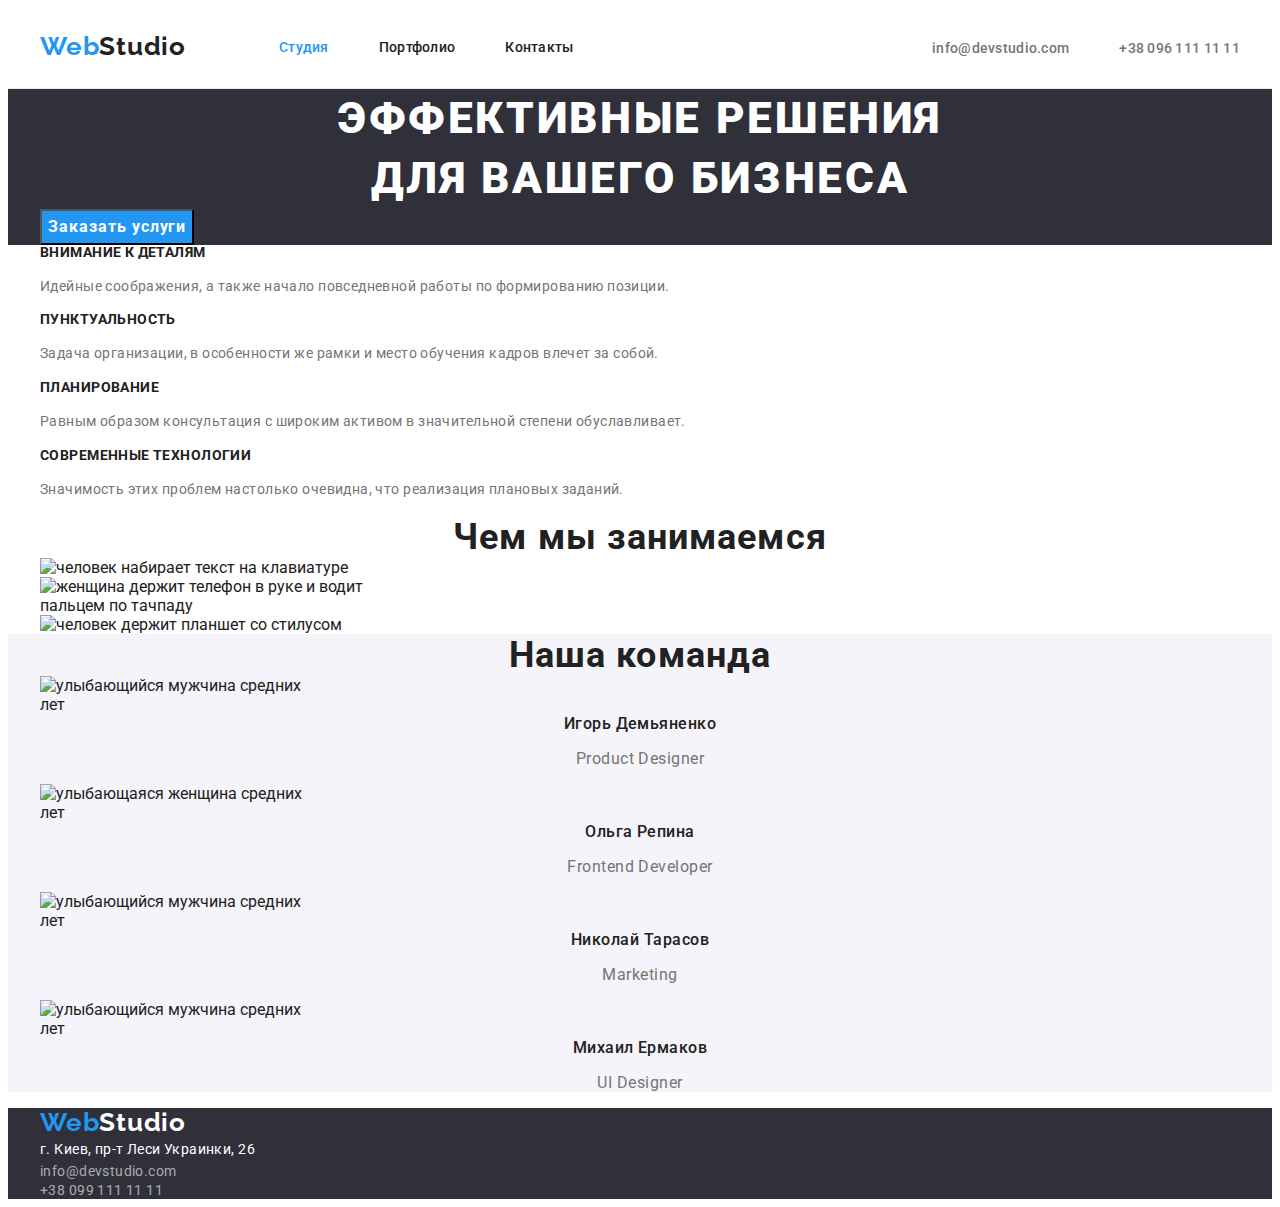
==== index.html @ fe8ad719 "Did header for 3rd homework" ====
<!DOCTYPE html>
<html lang="ru">
  <head>
    <meta charset="UTF-8" />
    <meta http-equiv="X-UA-Compatible" content="IE=edge" />
    <meta name="viewport" content="width=device-width, initial-scale=1.0" />
    <title>Document</title>
    <!-- Font-Family -->
    <link rel="preconnect" href="https://fonts.googleapis.com" />
    <link rel="preconnect" href="https://fonts.gstatic.com" crossorigin />
    <link
      href="https://fonts.googleapis.com/css2?family=Raleway:wght@700&family=Roboto:wght@400;500;700;900&display=swap"
      rel="stylesheet"
    />
    <!-- Normalizer -->
    <link
      rel="stylesheet"
      href="https://cdnjs.cloudflare.com/ajax/libs/modern-normalize/1.1.0/modern-normalize.min.css"
      integrity="sha512-wpPYUAdjBVSE4KJnH1VR1HeZfpl1ub8YT/NKx4PuQ5NmX2tKuGu6U/JRp5y+Y8XG2tV+wKQpNHVUX03MfMFn9Q=="
      crossorigin="anonymous"
      referrerpolicy="no-referrer"
    />
    <!-- Custom Styles -->
    <link rel="stylesheet" href="./css/styles.css" />
  </head>
  <body>
    <header class="hdr">
      <div class="container container-hdr">
        <nav class="nav">
          <!--Brand Logo-->
          <a href="" class="logo"
            >Web<span class="hdr-logo link">Studio</span></a
          >
          <!--List of navigation links-->
          <ul class="nav-list">
            <li class="item">
              <a href="" class="nav-link-current link">Студия</a>
            </li>
            <li class="item">
              <a href="./portfolio.html" class="nav-link link">Портфолио</a>
            </li>
            <li class="item"><a href="" class="nav-link link">Контакты</a></li>
          </ul>
        </nav>
        <!--Contacts-->
        <ul class="header-contacts">
          <li class="item">
            <a href="mailto:info@devstudio.com" class="contacts-link link"
              >info@devstudio.com</a
            >
          </li>
          <li>
            <a href="tel:+380961111111" class="contacts-link link"
              >+38 096 111 11 11</a
            >
          </li>
        </ul>
      </div>
    </header>
    <main>
      <!--Section with an order button-->
      <section class="order">
        <div class="container">
          <h1 class="order-headline">
            Эффективные решения <br />
            для вашего бизнеса
          </h1>
          <button type="button" class="order-button">Заказать услуги</button>
        </div>
      </section>
      <!--Advantages-->
      <section class="advnt">
        <div class="container">
          <h2 hidden>Наши преимущества</h2>
          <ul class="advnt-list list">
            <li>
              <h3>Внимание к деталям</h3>
              <p>
                Идейные соображения, а также начало повседневной работы по
                формированию позиции.
              </p>
            </li>
            <li>
              <h3>Пунктуальность</h3>
              <p>
                Задача организации, в особенности же рамки и место обучения
                кадров влечет за собой.
              </p>
            </li>
            <li>
              <h3>Планирование</h3>
              <p>
                Равным образом консультация с широким активом в значительной
                степени обуславливает.
              </p>
            </li>
            <li>
              <h3>Современные технологии</h3>
              <p>
                Значимость этих проблем настолько очевидна, что реализация
                плановых заданий.
              </p>
            </li>
          </ul>
        </div>
      </section>
      <!--Kinds of services-->
      <section class="srvs">
        <div class="container">
          <h2 class="srvs-title">Чем мы занимаемся</h2>
          <ul class="list">
            <li>
              <a href=""
                ><img
                  src="./images/box1.jpg"
                  alt="человек набирает текст на клавиатуре"
                  width="370"
              /></a>
            </li>
            <li>
              <a href=""
                ><img
                  src="./images/box2.jpg"
                  alt="женщина держит телефон в руке и водит пальцем по тачпаду "
                  width="370"
              /></a>
            </li>
            <li>
              <a href=""
                ><img
                  src="./images/box3.jpg"
                  alt="человек держит планшет со стилусом"
                  width="370"
              /></a>
            </li>
          </ul>
        </div>
      </section>
      <!--Team-->
      <section class="team">
        <div class="container">
          <h2 class="team-title">Наша команда</h2>
          <ul class="list">
            <li>
              <img
                src="./images/teammember1.jpg"
                alt="улыбающийся мужчина средних лет"
                width="270"
              />
              <h3>Игорь Демьяненко</h3>
              <p>Product Designer</p>
            </li>
            <li>
              <img
                src="./images/teammember2.jpg"
                alt="улыбающаяся женщина средних лет"
                width="270"
              />
              <h3>Ольга Репина</h3>
              <p>Frontend Developer</p>
            </li>
            <li>
              <img
                src="./images/teammember3.jpg"
                alt="улыбающийся мужчина средних лет"
                width="270"
              />
              <h3>Николай Тарасов</h3>
              <p>Marketing</p>
            </li>
            <li>
              <img
                src="./images/teammember4.jpg"
                alt="улыбающийся мужчина средних лет"
                width="270"
              />
              <h3>Михаил Ермаков</h3>
              <p>UI Designer</p>
            </li>
          </ul>
        </div>
      </section>
    </main>
    <footer class="ftr">
      <div class="container">
        <!--Brand Logo-->
        <a href="" class="logo link"
          >Web<span class="ftr-logo link">Studio</span></a
        >
        <address class="addr">
          <ul class="list">
            <li>
              <a
                class="addr-loc link"
                href="https://goo.gl/maps/46HjrAHxcbsHxjKQ8"
                target="_blank"
                rel="noopener noreferrer"
                >г. Киев, пр-т Леси Украинки, 26</a
              >
            </li>
            <li>
              <a href="mailto:info@devstudio.com" class="addr-link link"
                >info@devstudio.com</a
              >
            </li>
            <li>
              <a href="tel:+380961111111" class="addr-link link"
                >+38 099 111 11 11</a
              >
            </li>
          </ul>
        </address>
      </div>
    </footer>
  </body>
</html>
---- css/styles.css ----
:root{
    /* fonts */
    --main-font: Roboto, sans-serif;
    --secondary-font: Raleway, sans-serif;
    /* main colors */
    --main-txt-cl: #212121;
    --secondary-txt-cl: #757575;
    --special-txt-cl: #2196F3;
    /* bg colors */
    --light-bg-clr: #E5E5E5;
    --grey-bg-color: #F5F4FA;
    --black-bg-color: #2F303A;
}

body{
    font-family: var(--main-font);
    color: var(--main-txt-cl)
}

/* Reset styles start */

a {
    text-decoration: none;
    color: currentColor;
}

ul, 
ol {
    list-style: none;
    padding: 0;
    margin: 0;
}

h1,
h2,
h3,
h4,
h5,
h6 
p {
    margin: 0
}

img{
    display: block;
}
/* .link {
    text-decoration: none;
    color: currentColor;
}

.list{
    list-style: none;
} */


/* Base Styles */

.container{
    width: 1200px;
    padding: 0 15px;
    margin-right: auto;
    margin-left: auto;
}



/* Header */
.hdr{
    border-bottom: 1px solid #ECECEC ;
}

.container-hdr {
    display: flex;
}

.nav{
    display: flex;
    margin-right: auto;
}

.logo {
    font-family: var(--secondary-font);
    font-weight: 700;
    font-size: 26px;
    line-height: 1.13;
    letter-spacing: 0.03em;
    color: var(--special-txt-cl);

    padding-top: 24px;
    padding-bottom: 24px;
    margin-right: 93px;
}

.hdr-logo {
    font-family: var(--secondary-font);
    font-weight: 700;
    font-size: 26px;
    line-height: 1.13;
    letter-spacing: 0.03em;
    color: var(--main-txt-cl)
}

.nav-list {
    display: flex;
    align-items: center;
}

.nav-list .item:not(:last-child) {
    margin-right: 50px;
}

.nav-link-current {
    display: block;
    font-weight: 500;
    font-size: 14px;
    line-height: 1.14;
    letter-spacing: 0.02em;
    color: var(--special-txt-cl);

    padding-top: 32px;
    padding-bottom: 32px;
}

.nav-link {
    display: block;
    font-weight: 500;
    font-size: 14px;
    line-height: 1.14;
    letter-spacing: 0.02em;
    color: var(--main-txt-cl);

    padding-top: 32px;
    padding-bottom: 32px;
}

.nav-link:hover,
.nav-link:focus {
    color: var(--special-txt-cl);
}

.nav-link-current:hover,
.nav-link-current:focus {
    color: var(--special-txt-cl);
}

.header-contacts{
    display: flex;
    align-items: center;
}

.header-contacts .item:not(:last-child) {
    margin-right: 50px;
}

.contacts-link{
    display: block;
    font-weight: 500;
    font-size: 14px;
    line-height: 1.14;
    letter-spacing: 0.02em;
    color: var(--secondary-txt-cl);

    padding-top: 32px;
    padding-bottom: 31px;
}

.contacts-link:hover,
.contacts-link:focus{
    color: var(--special-txt-cl);
}

/* Footer */

.ftr{
    background-color: var(--black-bg-color);
}

.ftr-logo{
    color:#FFFFFF;
}

.addr-loc{
    font-style: normal;
    font-size: 14px;
    line-height: 1.71;
    letter-spacing: 0.03em;
    color: #FFFFFF;
}

.addr-link{
    font-style: normal;
    font-size: 14px;
    line-height: 1.71px;
    letter-spacing: 0.03em;
    color: rgba(255, 255, 255, 0.6);
}

.addr-link:hover{
    color: var(--special-txt-cl);
}

/* Main */
/* Section with an order button */
.order{
    background-color: var(--black-bg-color);
}

.order-headline{
    font-weight: 900;
    font-size: 44px;
    line-height: 1.36;
    text-align: center;
    letter-spacing: 0.06em;
    text-transform: uppercase;
    color: #FFFFFF;
}

.order-button {
    font-family: 'Roboto';
    font-weight: 700;
    font-size: 16px;
    line-height: 1.88;
    display: flex;
    align-items: center;
    text-align: center;
    letter-spacing: 0.06em;
    color: #FFFFFF;
    background: #2196F3;
    cursor: pointer;
}

.order-button:hover, .order-button:focus {
    background-color: #188CE8;
}

/* Advantages */

.advnt-list h3 {
    font-size: 14px;
    line-height: 1.14;
    letter-spacing: 0.03em;
    text-transform: uppercase;
}

.advnt-list p{
    font-size: 14px;
    line-height: 1.7;
    letter-spacing: 0.03em;
    color: var(--secondary-txt-cl);
}

/* Kinds of services */

.srvs-title, .team-title{
    font-size: 36px;
    line-height: 1.17;
    text-align: center;
    letter-spacing: 0.03em;
}

/* Team */  

.team{
    background-color: #F5F4FA;
}

.team h3{
    font-weight: 500;
    font-size: 16px;
    line-height: 1.19;
    text-align: center;
    letter-spacing: 0.03em;
}

.team p{
    line-height: 1.19;
    text-align: center;
    letter-spacing: 0.03em;
    color: var(--secondary-txt-cl);
}

/*  */
/* Portfolio */ 
/*  */

/* Portfolio section buttons */
.prtf-btn-act {
    font-family: 'Roboto';
    font-weight: 500;
    font-size: 16px;
    line-height: 1.62;
    text-align: center;
    letter-spacing: 0.03em;
    color: #FFFFFF;
    background-color: #2196F3;
    cursor: pointer;
}

.prtf-btn {
    font-family: 'Roboto';
    font-weight: 500;
    font-size: 16px;
    line-height: 1.62;
    text-align: center;
    letter-spacing: 0.03em;
    background-color: var(--grey-bg-color);
    cursor: pointer;
}

.prtf-btn-act:hover, .prtf-btn-act:focus{
    background-color: #188CE8;
}

.prtf-btn:hover, .prtf-btn:focus{
    background-color: var(--special-txt-cl);
    color: #FFFFFF;
}

/* Examples of works */

.examples-list h2{
    font-size: 18px;
    line-height: 2;
    letter-spacing: 0.06em;
}

.examples-list p{
    line-height: 1.88;
    letter-spacing: 0.03em;
    color: var(--secondary-txt-cl);
}
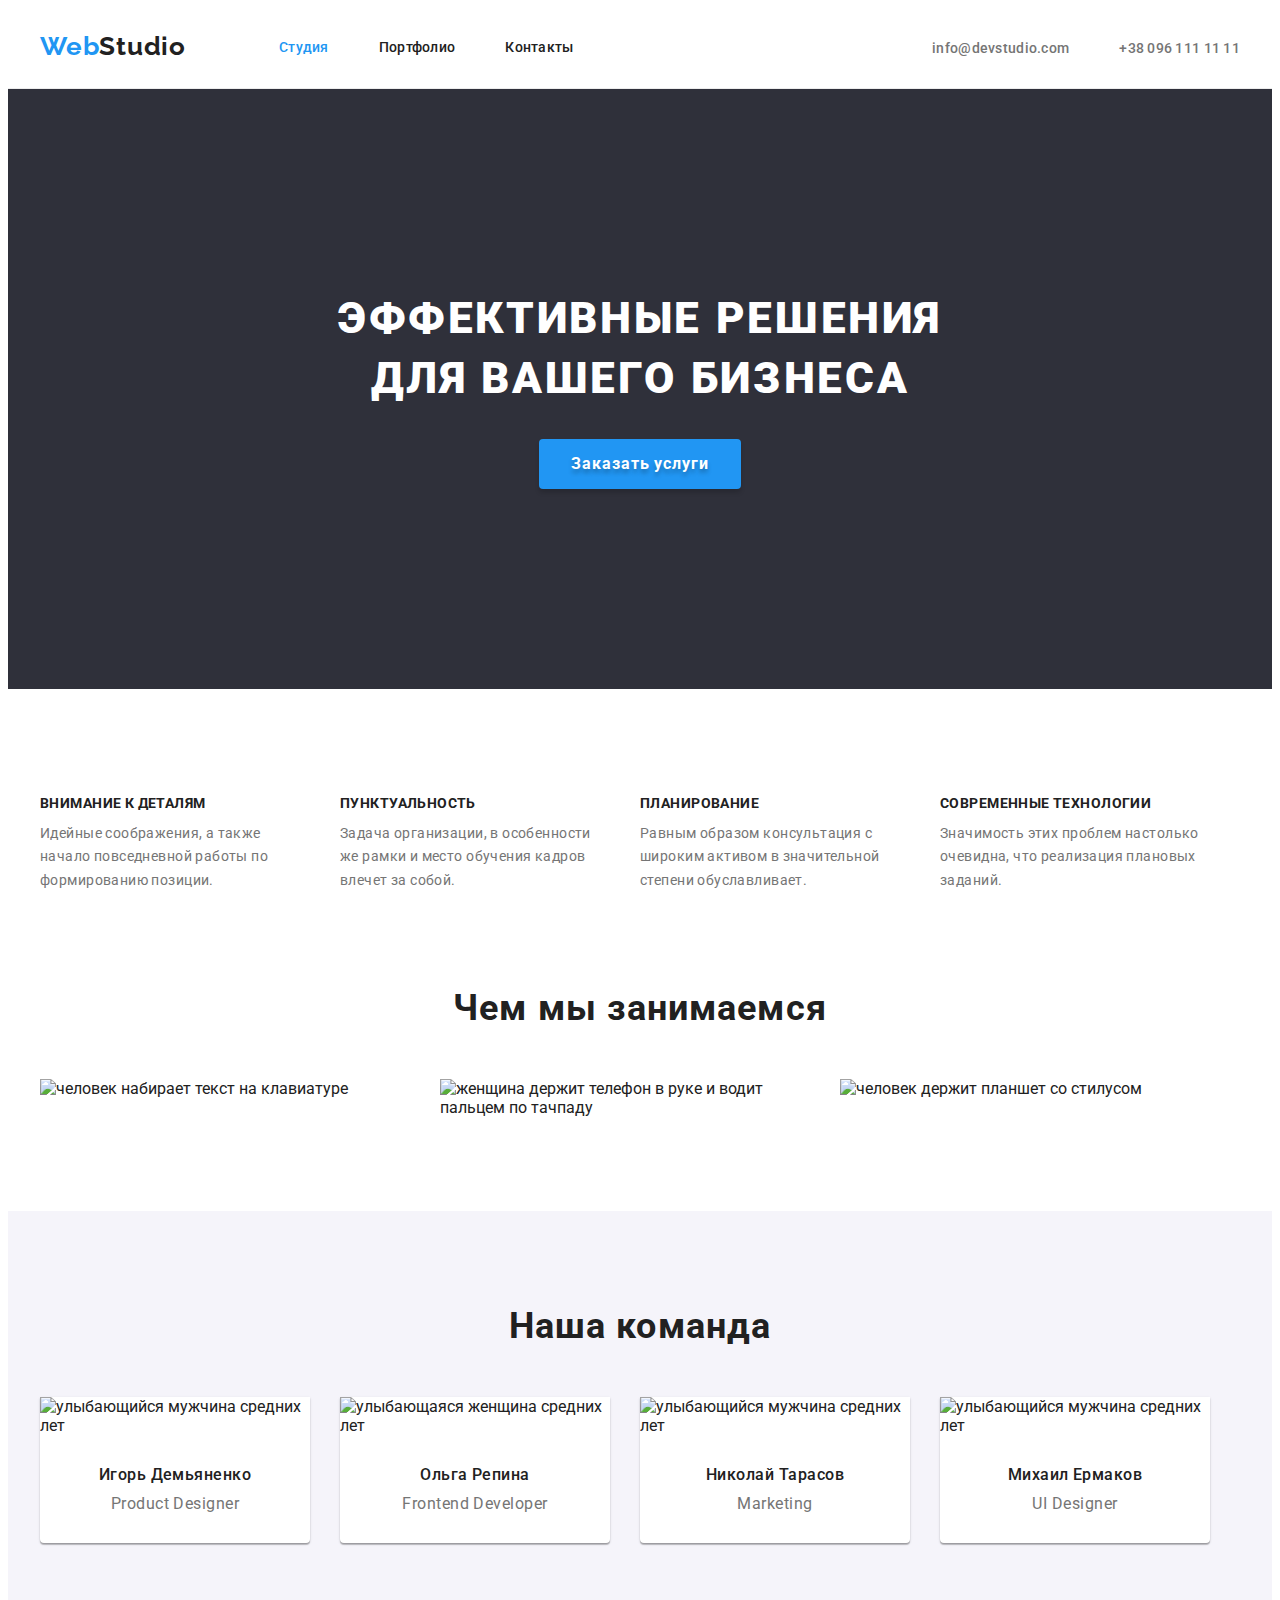
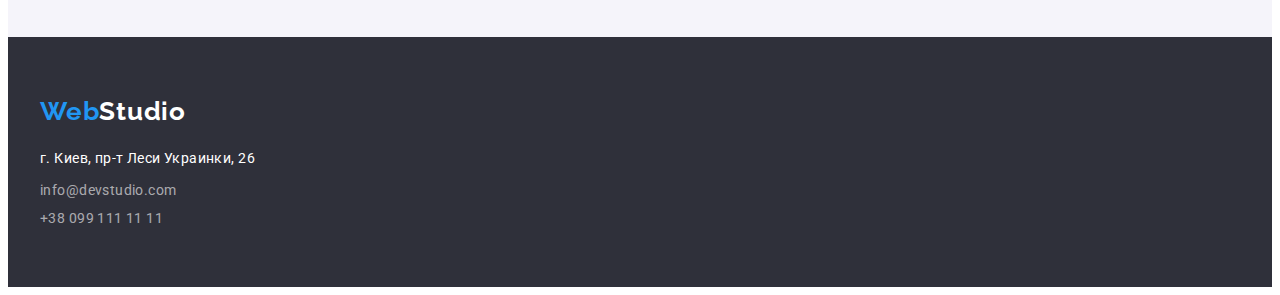
==== commit 601ef901: "Ended up with Studio page" ====
--- a/index.html
+++ b/index.html
@@ -28,8 +28,8 @@
       <div class="container container-hdr">
         <nav class="nav">
           <!--Brand Logo-->
-          <a href="" class="logo"
-            >Web<span class="hdr-logo link">Studio</span></a
+          <a href="" class="hdr-logo"
+            >Web<span class="black-logo link">Studio</span></a
           >
           <!--List of navigation links-->
           <ul class="nav-list">
@@ -65,38 +65,40 @@
             Эффективные решения <br />
             для вашего бизнеса
           </h1>
-          <button type="button" class="order-button">Заказать услуги</button>
+          <div class="order-btn-section">
+            <button type="button" class="order-button">Заказать услуги</button>
+          </div>
         </div>
       </section>
       <!--Advantages-->
       <section class="advnt">
-        <div class="container">
+        <div class="container advnt-container">
           <h2 hidden>Наши преимущества</h2>
           <ul class="advnt-list list">
-            <li>
-              <h3>Внимание к деталям</h3>
-              <p>
+            <li class="item">
+              <h3 class="advnt-list-title">Внимание к деталям</h3>
+              <p class="advnt-list-about">
                 Идейные соображения, а также начало повседневной работы по
                 формированию позиции.
               </p>
             </li>
-            <li>
-              <h3>Пунктуальность</h3>
-              <p>
+            <li class="item">
+              <h3 class="advnt-list-title">Пунктуальность</h3>
+              <p class="advnt-list-about">
                 Задача организации, в особенности же рамки и место обучения
                 кадров влечет за собой.
               </p>
             </li>
-            <li>
-              <h3>Планирование</h3>
-              <p>
+            <li class="item">
+              <h3 class="advnt-list-title">Планирование</h3>
+              <p class="advnt-list-about">
                 Равным образом консультация с широким активом в значительной
                 степени обуславливает.
               </p>
             </li>
-            <li>
-              <h3>Современные технологии</h3>
-              <p>
+            <li class="item">
+              <h3 class="advnt-list-title">Современные технологии</h3>
+              <p class="advnt-list-about">
                 Значимость этих проблем настолько очевидна, что реализация
                 плановых заданий.
               </p>
@@ -106,10 +108,10 @@
       </section>
       <!--Kinds of services-->
       <section class="srvs">
-        <div class="container">
+        <div class="container srvs-container">
           <h2 class="srvs-title">Чем мы занимаемся</h2>
-          <ul class="list">
-            <li>
+          <ul class="srvs-list list">
+            <li class="item">
               <a href=""
                 ><img
                   src="./images/box1.jpg"
@@ -117,15 +119,16 @@
                   width="370"
               /></a>
             </li>
-            <li>
+            <li class="item">
               <a href=""
                 ><img
                   src="./images/box2.jpg"
                   alt="женщина держит телефон в руке и водит пальцем по тачпаду "
+                  class="item"
                   width="370"
               /></a>
             </li>
-            <li>
+            <li class="item">
               <a href=""
                 ><img
                   src="./images/box3.jpg"
@@ -140,42 +143,42 @@
       <section class="team">
         <div class="container">
           <h2 class="team-title">Наша команда</h2>
-          <ul class="list">
-            <li>
+          <ul class="team-list list">
+            <li class="item">
               <img
                 src="./images/teammember1.jpg"
                 alt="улыбающийся мужчина средних лет"
                 width="270"
               />
-              <h3>Игорь Демьяненко</h3>
-              <p>Product Designer</p>
-            </li>
-            <li>
+              <h3 class="team-list-title">Игорь Демьяненко</h3>
+              <p class="team-about">Product Designer</p>
+            </li>
+            <li class="item">
               <img
                 src="./images/teammember2.jpg"
                 alt="улыбающаяся женщина средних лет"
                 width="270"
               />
-              <h3>Ольга Репина</h3>
-              <p>Frontend Developer</p>
-            </li>
-            <li>
+              <h3 class="team-list-title">Ольга Репина</h3>
+              <p class="team-about">Frontend Developer</p>
+            </li>
+            <li class="item">
               <img
                 src="./images/teammember3.jpg"
                 alt="улыбающийся мужчина средних лет"
                 width="270"
               />
-              <h3>Николай Тарасов</h3>
-              <p>Marketing</p>
-            </li>
-            <li>
+              <h3 class="team-list-title">Николай Тарасов</h3>
+              <p class="team-about">Marketing</p>
+            </li>
+            <li class="item">
               <img
                 src="./images/teammember4.jpg"
                 alt="улыбающийся мужчина средних лет"
                 width="270"
               />
-              <h3>Михаил Ермаков</h3>
-              <p>UI Designer</p>
+              <h3 class="team-list-title">Михаил Ермаков</h3>
+              <p class="team-about">UI Designer</p>
             </li>
           </ul>
         </div>
@@ -184,12 +187,12 @@
     <footer class="ftr">
       <div class="container">
         <!--Brand Logo-->
-        <a href="" class="logo link"
-          >Web<span class="ftr-logo link">Studio</span></a
+        <a href="" class="ftr-logo link"
+          >Web<span class="white-logo link">Studio</span></a
         >
         <address class="addr">
-          <ul class="list">
-            <li>
+          <ul class="addr-list list">
+            <li class="item">
               <a
                 class="addr-loc link"
                 href="https://goo.gl/maps/46HjrAHxcbsHxjKQ8"
@@ -198,12 +201,12 @@
                 >г. Киев, пр-т Леси Украинки, 26</a
               >
             </li>
-            <li>
+            <li class="item">
               <a href="mailto:info@devstudio.com" class="addr-link link"
                 >info@devstudio.com</a
               >
             </li>
-            <li>
+            <li class="item">
               <a href="tel:+380961111111" class="addr-link link"
                 >+38 099 111 11 11</a
               >
--- a/css/styles.css
+++ b/css/styles.css
@@ -36,7 +36,7 @@
 h3,
 h4,
 h5,
-h6 
+h6, 
 p {
     margin: 0
 }
@@ -79,20 +79,20 @@
     margin-right: auto;
 }
 
-.logo {
+.hdr-logo {
+    padding-top: 24px;
+    padding-bottom: 24px;
+    margin-right: 93px;
+
     font-family: var(--secondary-font);
     font-weight: 700;
     font-size: 26px;
     line-height: 1.13;
     letter-spacing: 0.03em;
     color: var(--special-txt-cl);
-
-    padding-top: 24px;
-    padding-bottom: 24px;
-    margin-right: 93px;
-}
-
-.hdr-logo {
+}
+
+.black-logo {
     font-family: var(--secondary-font);
     font-weight: 700;
     font-size: 26px;
@@ -174,10 +174,28 @@
 
 .ftr{
     background-color: var(--black-bg-color);
+    padding-top: 60px;
+    padding-bottom: 60px;
 }
 
 .ftr-logo{
+    display: block;
+    margin-bottom: 20px;
+
+    font-family: var(--secondary-font);
+    font-weight: 700;
+    font-size: 26px;
+    line-height: 1.13;
+    letter-spacing: 0.03em;
+    color: var(--special-txt-cl);
+}
+
+.white-logo{
     color:#FFFFFF;
+}
+
+.addr-list .item:not(:last-child){
+    margin-bottom: 9px;
 }
 
 .addr-loc{
@@ -204,9 +222,13 @@
 /* Section with an order button */
 .order{
     background-color: var(--black-bg-color);
+    padding-top: 200px;
+    padding-bottom: 200px;
 }
 
 .order-headline{
+    margin-bottom: 30px;
+
     font-weight: 900;
     font-size: 44px;
     line-height: 1.36;
@@ -217,6 +239,12 @@
 }
 
 .order-button {
+    border: 0;
+    padding: 10px 32px;
+    margin: 0 auto;
+    min-width: 200px;
+    min-height: 50px;
+
     font-family: 'Roboto';
     font-weight: 700;
     font-size: 16px;
@@ -228,6 +256,9 @@
     color: #FFFFFF;
     background: #2196F3;
     cursor: pointer;
+    box-shadow: 0px 4px 4px rgba(0, 0, 0, 0.15);
+    border-radius: 4px;
+    text-shadow: 0px 4px 4px rgba(0, 0, 0, 0.25);
 }
 
 .order-button:hover, .order-button:focus {
@@ -235,22 +266,49 @@
 }
 
 /* Advantages */
-
-.advnt-list h3 {
+.advnt-container{
+    margin-top: 107px;
+    margin-bottom: 94px;
+}
+
+.advnt-list .advnt-list-title {
     font-size: 14px;
     line-height: 1.14;
     letter-spacing: 0.03em;
     text-transform: uppercase;
 }
 
-.advnt-list p{
+.advnt-list {
+    display: flex;
+    flex-basis: 270px;
+}
+
+.advnt-list .advnt-list-about{
     font-size: 14px;
     line-height: 1.7;
     letter-spacing: 0.03em;
     color: var(--secondary-txt-cl);
 }
 
+.advnt-list .item{
+    width: 270px;
+}
+
+.advnt-list .item:not(:last-child) {
+    margin-right: 30px;
+}
+
+.advnt-list-title{
+    margin-bottom: 10px;
+}
+
+
+
+
 /* Kinds of services */
+.srvs-container{
+    margin-bottom: 94px;
+}
 
 .srvs-title, .team-title{
     font-size: 36px;
@@ -259,13 +317,50 @@
     letter-spacing: 0.03em;
 }
 
+.srvs-title {
+    margin-bottom: 50px;
+}
+
+.srvs-list {
+    display: flex;
+}
+
+.srvs-list .item:not(:last-child){
+    margin-right: 30px;
+}
+
 /* Team */  
 
 .team{
     background-color: #F5F4FA;
-}
-
-.team h3{
+    padding-top: 94px;
+}
+
+.team-title{
+    margin-bottom: 50px;
+}
+
+.team-list{
+    display: flex;
+}
+
+.team-list .item:not(:last-child){
+    margin-right: 30px;
+}
+
+.team-list .item{
+    margin-bottom: 94px;
+
+    background-color: #FFFFFF ;
+    box-shadow: 0px 1px 3px rgba(0, 0, 0, 0.12), 0px 1px 1px rgba(0, 0, 0, 0.14), 0px 2px 1px rgba(0, 0, 0, 0.2);
+    border-radius: 0px 0px 4px 4px;
+}
+
+
+.team .team-list-title{
+    margin-top: 30px;
+    margin-bottom: 10px;
+
     font-weight: 500;
     font-size: 16px;
     line-height: 1.19;
@@ -273,7 +368,9 @@
     letter-spacing: 0.03em;
 }
 
-.team p{
+.team .team-about{
+    margin-bottom: 30px;
+
     line-height: 1.19;
     text-align: center;
     letter-spacing: 0.03em;
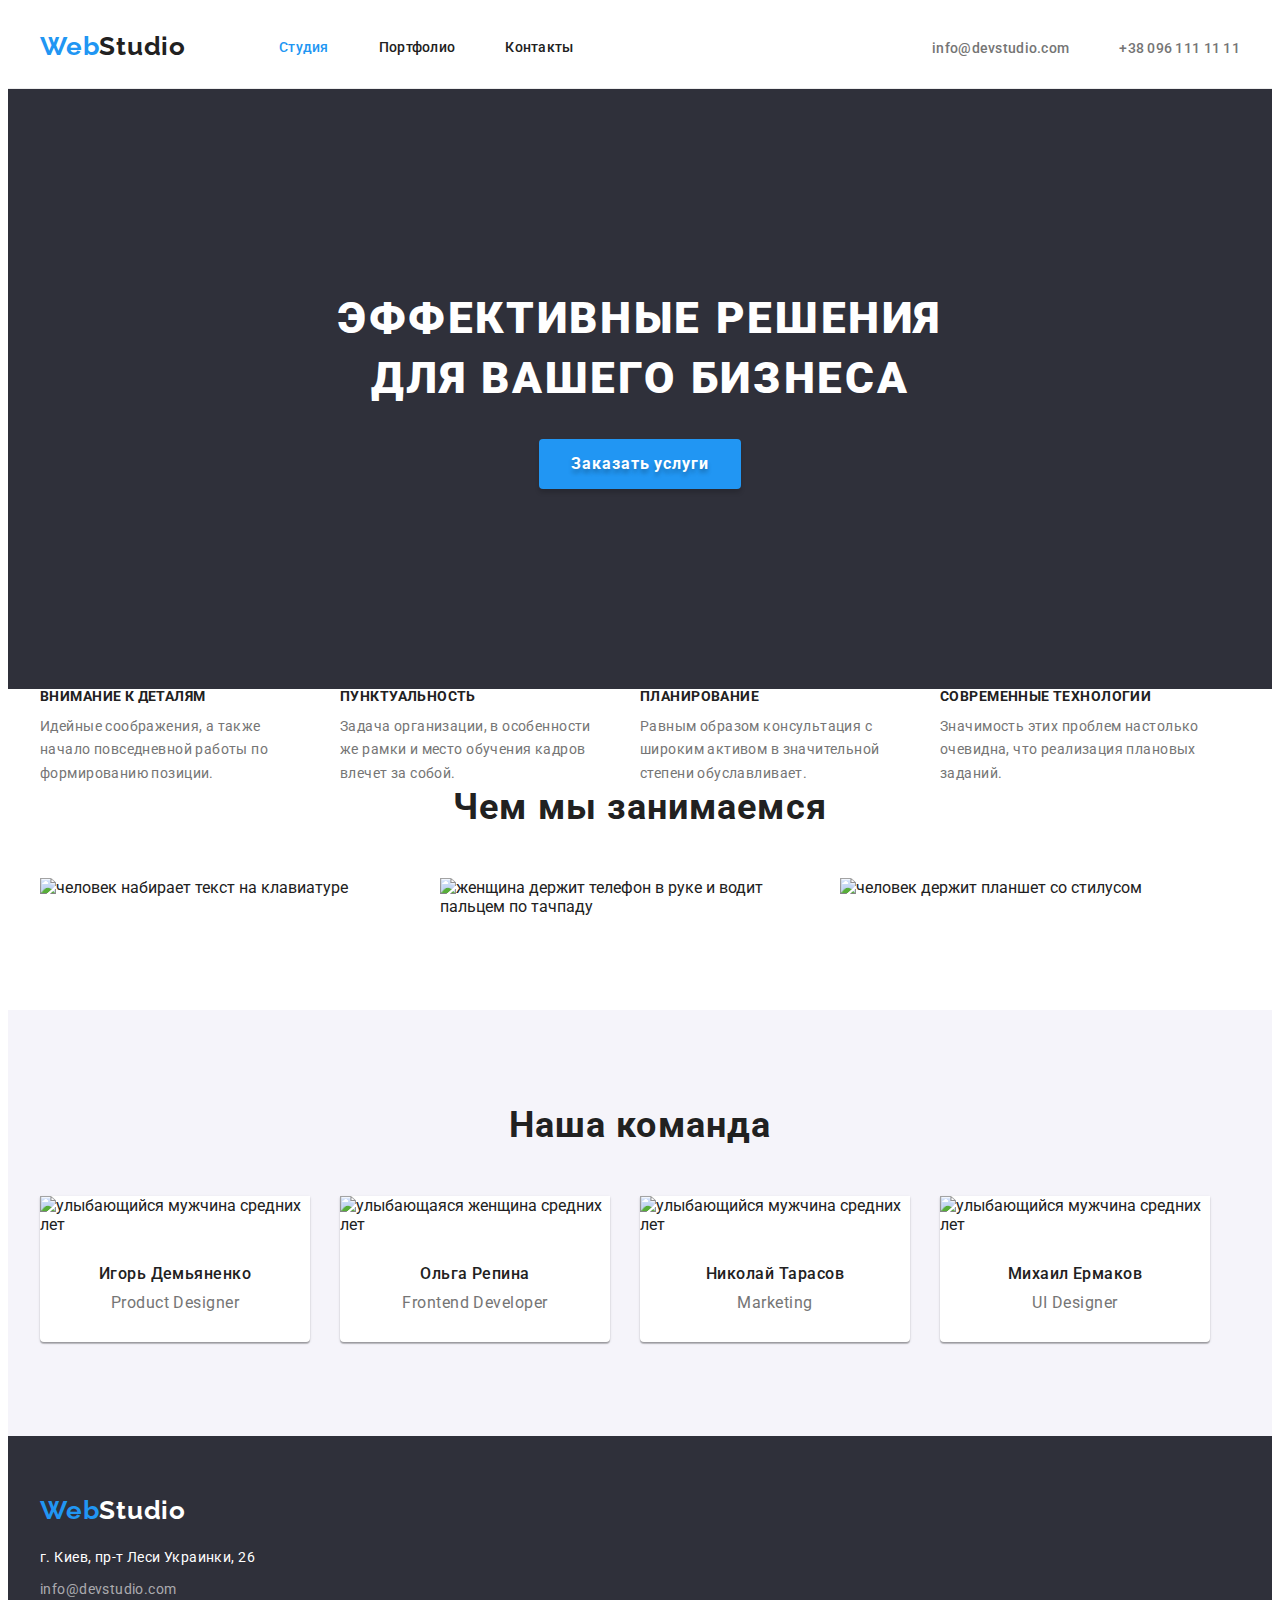
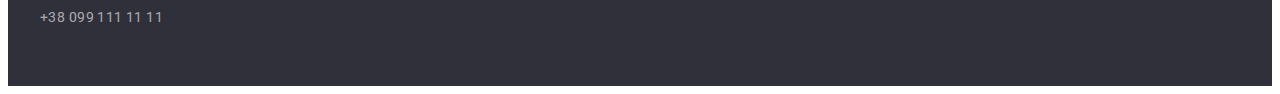
==== commit 32643f4c: "advnt-container container deleted" ====
--- a/index.html
+++ b/index.html
@@ -72,7 +72,7 @@
       </section>
       <!--Advantages-->
       <section class="advnt">
-        <div class="container advnt-container">
+        <div class="container">
           <h2 hidden>Наши преимущества</h2>
           <ul class="advnt-list list">
             <li class="item">
@@ -108,7 +108,7 @@
       </section>
       <!--Kinds of services-->
       <section class="srvs">
-        <div class="container srvs-container">
+        <div class="container">
           <h2 class="srvs-title">Чем мы занимаемся</h2>
           <ul class="srvs-list list">
             <li class="item">
@@ -150,8 +150,10 @@
                 alt="улыбающийся мужчина средних лет"
                 width="270"
               />
-              <h3 class="team-list-title">Игорь Демьяненко</h3>
-              <p class="team-about">Product Designer</p>
+              <div class="team-text">
+                <h3 class="team-list-title">Игорь Демьяненко</h3>
+                <p class="team-about">Product Designer</p>
+              </div>
             </li>
             <li class="item">
               <img
@@ -159,8 +161,10 @@
                 alt="улыбающаяся женщина средних лет"
                 width="270"
               />
-              <h3 class="team-list-title">Ольга Репина</h3>
-              <p class="team-about">Frontend Developer</p>
+              <div class="team-text">
+                <h3 class="team-list-title">Ольга Репина</h3>
+                <p class="team-about">Frontend Developer</p>
+              </div>
             </li>
             <li class="item">
               <img
@@ -168,8 +172,10 @@
                 alt="улыбающийся мужчина средних лет"
                 width="270"
               />
-              <h3 class="team-list-title">Николай Тарасов</h3>
-              <p class="team-about">Marketing</p>
+              <div class="team-text">
+                <h3 class="team-list-title">Николай Тарасов</h3>
+                <p class="team-about">Marketing</p>
+              </div>
             </li>
             <li class="item">
               <img
@@ -177,8 +183,10 @@
                 alt="улыбающийся мужчина средних лет"
                 width="270"
               />
-              <h3 class="team-list-title">Михаил Ермаков</h3>
-              <p class="team-about">UI Designer</p>
+              <div class="team-text">
+                <h3 class="team-list-title">Михаил Ермаков</h3>
+                <p class="team-about">UI Designer</p>
+              </div>
             </li>
           </ul>
         </div>
--- a/css/styles.css
+++ b/css/styles.css
@@ -267,8 +267,8 @@
 
 /* Advantages */
 .advnt-container{
-    margin-top: 107px;
-    margin-bottom: 94px;
+    padding-top: 107px;
+    padding-bottom: 94px;
 }
 
 .advnt-list .advnt-list-title {
@@ -306,8 +306,8 @@
 
 
 /* Kinds of services */
-.srvs-container{
-    margin-bottom: 94px;
+.srvs{
+    padding-bottom: 94px;
 }
 
 .srvs-title, .team-title{
@@ -334,6 +334,7 @@
 .team{
     background-color: #F5F4FA;
     padding-top: 94px;
+    padding-bottom: 94px;
 }
 
 .team-title{
@@ -349,16 +350,19 @@
 }
 
 .team-list .item{
-    margin-bottom: 94px;
+    /* margin-bottom: 94px; */
 
     background-color: #FFFFFF ;
     box-shadow: 0px 1px 3px rgba(0, 0, 0, 0.12), 0px 1px 1px rgba(0, 0, 0, 0.14), 0px 2px 1px rgba(0, 0, 0, 0.2);
     border-radius: 0px 0px 4px 4px;
 }
 
+.team-text{
+    padding-top: 30px;
+    padding-bottom: 30px;
+}
 
 .team .team-list-title{
-    margin-top: 30px;
     margin-bottom: 10px;
 
     font-weight: 500;
@@ -369,8 +373,6 @@
 }
 
 .team .team-about{
-    margin-bottom: 30px;
-
     line-height: 1.19;
     text-align: center;
     letter-spacing: 0.03em;
@@ -382,6 +384,17 @@
 /*  */
 
 /* Portfolio section buttons */
+.prtf{
+    padding-top: 94px;
+    padding-bottom: 94px;
+}
+
+.prtf-list{
+    display: flex;
+    justify-content: center;
+    margin-bottom: 50px;
+}
+
 .prtf-btn-act {
     font-family: 'Roboto';
     font-weight: 500;
@@ -405,6 +418,18 @@
     cursor: pointer;
 }
 
+.prtf-btn-list {
+    border: 0;
+    padding: 6px 22px;
+
+    border-radius: 4px;
+}
+
+.prtf-list-item:not(:last-child) {
+    margin-right: 8px;
+}
+
+
 .prtf-btn-act:hover, .prtf-btn-act:focus{
     background-color: #188CE8;
 }
@@ -416,14 +441,45 @@
 
 /* Examples of works */
 
-.examples-list h2{
+.examples-list .item {
+    background: #FFFFFF;
+    /* border: 1px solid #EEEEEE; */
+}
+
+.examples-list .exampl-title{
     font-size: 18px;
     line-height: 2;
     letter-spacing: 0.06em;
 }
 
-.examples-list p{
+.examples-list .exampl-text{
     line-height: 1.88;
     letter-spacing: 0.03em;
     color: var(--secondary-txt-cl);
-}+}
+
+.exampl-text-group{
+    padding-top: 20px;
+    padding-bottom: 20px;
+    padding-left: 24px;
+    border: 1px solid #EEEEEE; ;
+}
+
+.exampl-title{
+    margin-bottom: 4px;
+}
+
+.examples-list{
+    display: flex;
+    flex-wrap: wrap;
+}
+
+
+
+.examples-list .item:not(:nth-child(3n)){
+    margin-right: 30px;
+}
+
+.examples-list .item:not(:nth-last-child(-n+3)){
+    margin-bottom: 30px;
+}
